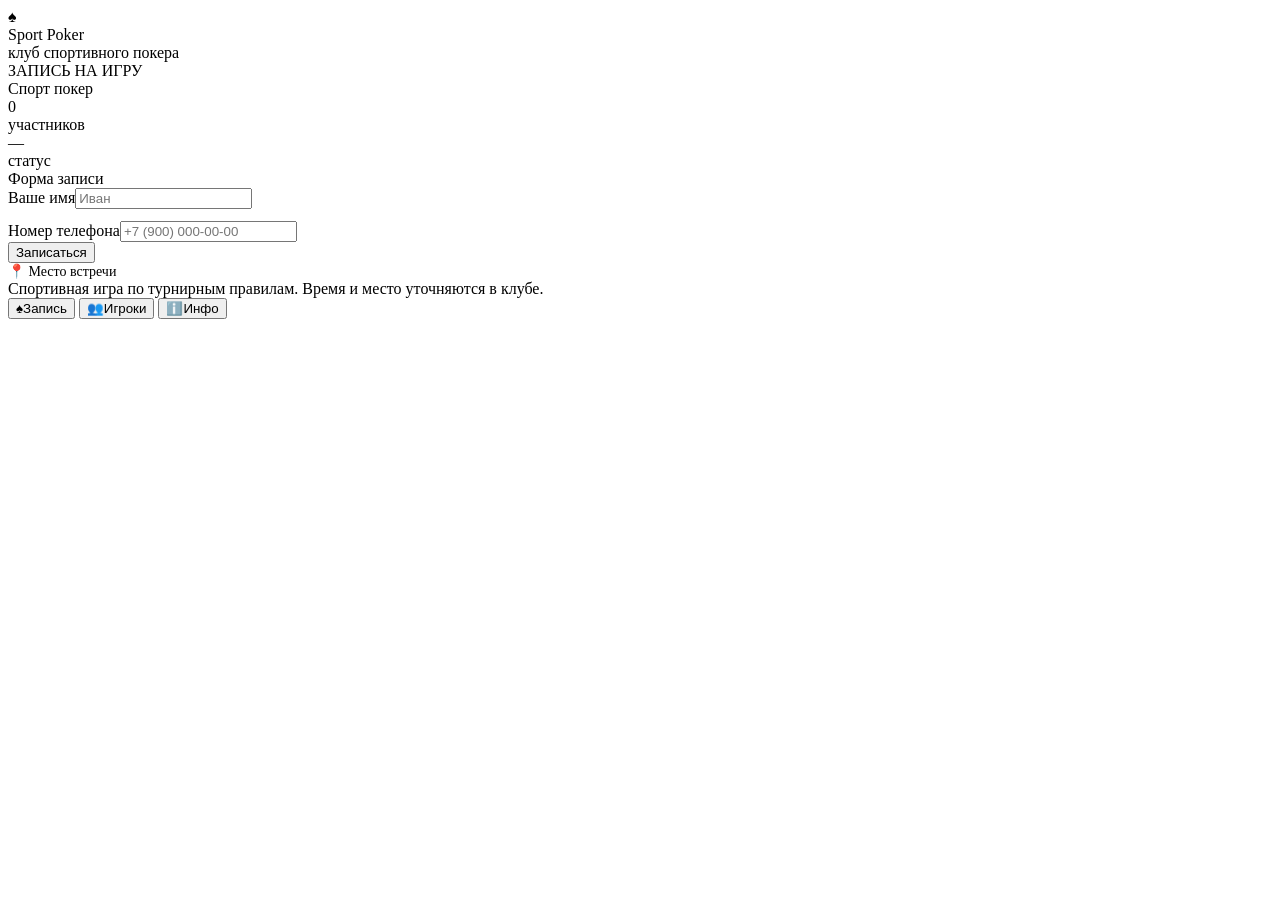
==== index.html @ c95500f0 "add index.html" ====
<!DOCTYPE html>
<html lang="ru">
<head>
<meta charset="UTF-8">
<meta name="viewport" content="width=device-width,initial-scale=1,maximum-scale=1,user-scalable=no,viewport-fit=cover">
<title>Sport Poker — запись на игру</title>
<link rel="stylesheet" href="styles.css">
</head>
<body>
<div class="app">

  <div class="tab-view" id="view-sign">
    <div class="hdr">
      <div class="crest">♠</div>
      <div class="hdr-info">
        <div class="hdr-name">Sport Poker</div>
        <div class="hdr-sub">клуб спортивного покера</div>
      </div>
    </div>

    <div class="content">
      <div class="feat-tile">
        <div class="chart"></div>
        <div class="ft-kicker">ЗАПИСЬ НА ИГРУ</div>
        <div class="ft-name" id="gameTitle">Спорт покер</div>
        <div class="ft-stats">
          <div class="ft-stat"><div class="ft-v" id="ftCount">0</div><div class="ft-l">участников</div></div>
          <div class="ft-stat"><div class="ft-v acc" id="ftStatus">—</div><div class="ft-l">статус</div></div>
        </div>
      </div>

      <div class="sec-title">Форма записи</div>

      <div class="t-tile">
        <div id="signForm">
          <div class="f-cell"><label>Ваше имя</label><input type="text" id="inName" placeholder="Иван" autocomplete="name"></div>
          <div class="f-cell" style="margin-top:12px"><label>Номер телефона</label><input type="tel" id="inPhone" placeholder="+7 (900) 000-00-00" autocomplete="tel"></div>
          <div class="tile-cta"><button class="btn btn-primary" onclick="register()">Записаться</button></div>
          <div id="formMsg"></div>
        </div>
        <div id="signDone" style="display:none">
          <div class="done-box">
            <div class="done-ico">✅</div>
            <div class="done-title">Вы записаны!</div>
            <div class="done-sub">Ваши данные сохранены. Мы свяжемся с вами перед игрой.</div>
            <div class="tile-cta"><button class="btn btn-ghost" onclick="resetForm()">Записать другого</button></div>
          </div>
        </div>
      </div>

      <div class="t-tile">
        <div class="row-title" style="font-size:14px">📍 Место встречи</div>
        <div id="gameInfo" class="info-text">Спортивная игра по турнирным правилам. Время и место уточняются в клубе.</div>
      </div>
    </div>
  </div>

  <div class="tab-view" id="view-players" style="display:none">
    <div class="hdr">
      <div class="crest">👥</div>
      <div class="hdr-info">
        <div class="hdr-name">Участники</div>
        <div class="hdr-sub"><b id="plCount">0</b>&nbsp;чел.</div>
      </div>
    </div>
    <div class="content">
      <div id="playersList" class="players-list"></div>
    </div>
  </div>

  <div class="tab-view" id="view-info" style="display:none">
    <div class="hdr">
      <div class="crest">ℹ️</div>
      <div class="hdr-info">
        <div class="hdr-name">Инфо</div>
        <div class="hdr-sub">правила и условия</div>
      </div>
    </div>
    <div class="content">
      <div class="t-tile">
        <div class="rule-item"><div class="rule-ic">♠️</div><div><b>Спорт покер</b><div class="rule-sub" id="infoRules">Игра по турнирным правилам спортивного покера. Игроки записываются заранее по имени и номеру телефона.</div></div></div>
      </div>
      <div class="t-tile">
        <div class="rule-item"><div class="rule-ic">📞</div><div><b>Связь с клубом</b><div class="rule-sub" id="infoContact">—</div></div></div>
      </div>
      <div class="t-tile">
        <div class="sec-title" style="margin:0 0 10px">Управление</div>
        <div class="f-cell"><label>Пин-код</label><input type="password" id="inPin" placeholder="••••"></div>
        <div class="tile-cta"><button class="btn btn-primary" onclick="unlockManage()">Открыть</button></div>
        <div id="manageBox" style="display:none;margin-top:14px">
          <div class="tile-cta" style="margin-top:0"><button class="btn btn-danger" onclick="openRegistration()">Запись открыта</button></div>
          <div class="tile-cta"><button class="btn btn-danger" onclick="closeRegistration()">Запись закрыта</button></div>
          <div class="tile-cta"><button class="btn btn-danger" onclick="clearPlayers()">Очистить список</button></div>
        </div>
      </div>
    </div>
  </div>

  <nav class="tabbar" id="tabbar">
    <button class="on" data-tab="0" onclick="goTab(0)"><span class="ic">♠️</span>Запись</button>
    <button data-tab="1" onclick="goTab(1)"><span class="ic">👥</span>Игроки</button>
    <button data-tab="2" onclick="goTab(2)"><span class="ic">ℹ️</span>Инфо</button>
  </nav>

</div>
<script src="app.js"></script>
</body>
</html>
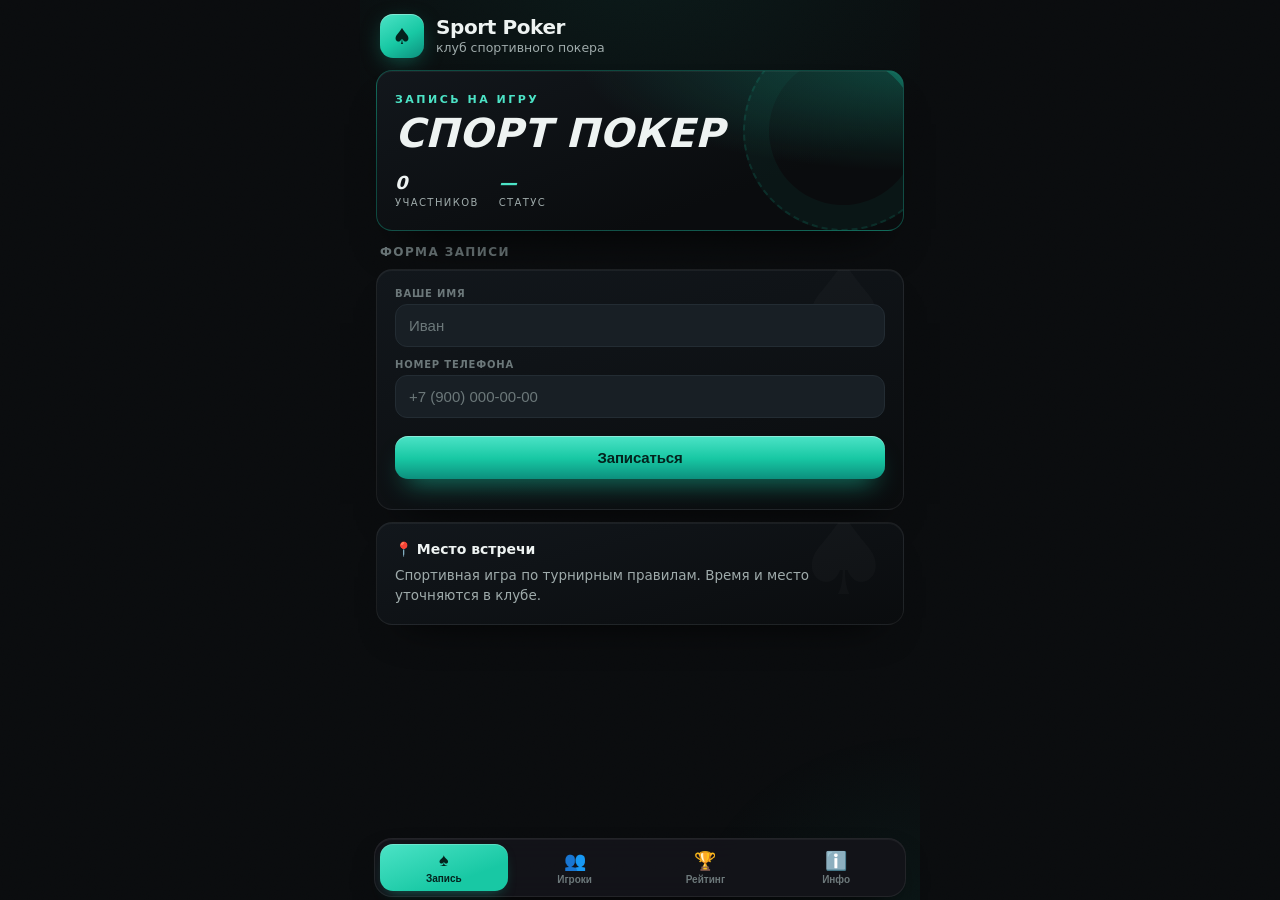
==== commit f87fb09e: "rating feature index.html" ====
--- a/index.html
+++ b/index.html
@@ -68,6 +68,22 @@
     </div>
   </div>
 
+  <div class="tab-view" id="view-rating" style="display:none">
+    <div class="hdr">
+      <div class="crest">🏆</div>
+      <div class="hdr-info">
+        <div class="hdr-name">Рейтинг</div>
+        <div class="hdr-sub">турнирная таблица</div>
+      </div>
+    </div>
+    <div class="content">
+      <div class="sec-title">Очки за место<span class="hint">(участники − место + 1) / участники × 100</span></div>
+      <div id="ratingTable"></div>
+      <div class="sec-title">Турниры</div>
+      <div id="tournamentList"></div>
+    </div>
+  </div>
+
   <div class="tab-view" id="view-info" style="display:none">
     <div class="hdr">
       <div class="crest">ℹ️</div>
@@ -83,14 +99,23 @@
       <div class="t-tile">
         <div class="rule-item"><div class="rule-ic">📞</div><div><b>Связь с клубом</b><div class="rule-sub" id="infoContact">—</div></div></div>
       </div>
-      <div class="t-tile">
+
+      <div class="t-tile is-live">
         <div class="sec-title" style="margin:0 0 10px">Управление</div>
         <div class="f-cell"><label>Пин-код</label><input type="password" id="inPin" placeholder="••••"></div>
-        <div class="tile-cta"><button class="btn btn-primary" onclick="unlockManage()">Открыть</button></div>
-        <div id="manageBox" style="display:none;margin-top:14px">
-          <div class="tile-cta" style="margin-top:0"><button class="btn btn-danger" onclick="openRegistration()">Запись открыта</button></div>
-          <div class="tile-cta"><button class="btn btn-danger" onclick="closeRegistration()">Запись закрыта</button></div>
+        <div class="tile-cta"><button class="btn btn-primary" onclick="unlockManage()">Войти</button></div>
+
+        <div id="manageBox" style="display:none;margin-top:16px">
+          <div class="tile-cta" style="margin-top:0"><button class="btn btn-ghost" onclick="openRegistration()">Открыть запись</button></div>
+          <div class="tile-cta"><button class="btn btn-ghost" onclick="closeRegistration()">Закрыть запись</button></div>
           <div class="tile-cta"><button class="btn btn-danger" onclick="clearPlayers()">Очистить список</button></div>
+
+          <div class="admin-sep">Добавить турнир</div>
+          <div class="f-cell"><label>Название турнира</label><input type="text" id="inTName" placeholder="Турнир 21.09"></div>
+          <div class="f-cell" style="margin-top:10px"><label>1 место</label><select id="inP1"></select></div>
+          <div class="f-cell" style="margin-top:10px"><label>2 место</label><select id="inP2"></select></div>
+          <div class="f-cell" style="margin-top:10px"><label>3 место</label><select id="inP3"></select></div>
+          <div class="tile-cta"><button class="btn btn-primary" onclick="addTournament()">Добавить результат</button></div>
         </div>
       </div>
     </div>
@@ -99,7 +124,8 @@
   <nav class="tabbar" id="tabbar">
     <button class="on" data-tab="0" onclick="goTab(0)"><span class="ic">♠️</span>Запись</button>
     <button data-tab="1" onclick="goTab(1)"><span class="ic">👥</span>Игроки</button>
-    <button data-tab="2" onclick="goTab(2)"><span class="ic">ℹ️</span>Инфо</button>
+    <button data-tab="2" onclick="goTab(2)"><span class="ic">🏆</span>Рейтинг</button>
+    <button data-tab="3" onclick="goTab(3)"><span class="ic">ℹ️</span>Инфо</button>
   </nav>
 
 </div>
--- a/styles.css
+++ b/styles.css
@@ -0,0 +1,86 @@
+:root{--bg:#0a0c0e;--surface:#12171c;--surface-2:#181f25;--border:#232c33;--border-2:#2f3a42;--text:#eef3f2;--muted:#9fabab;--muted-2:#6c787a;--accent:#18c8a4;--accent-soft:#4ce3c6;--accent-deep:#0c8f7d;--accent-rgb:24,200,164;--on-accent:#04221d;--green:#4ad07d;--red:#ff5a5a;--ease:cubic-bezier(.22,1,.36,1);--radius:16px}
+*{margin:0;padding:0;box-sizing:border-box;-webkit-tap-highlight-color:transparent}
+html{scroll-behavior:smooth}
+body{background:var(--bg);color:var(--text);font-family:'Inter',-apple-system,'Segoe UI',Roboto,system-ui,sans-serif;-webkit-font-smoothing:antialiased}
+body:before{content:"";position:fixed;top:0;right:0;bottom:0;left:0;z-index:0;pointer-events:none;opacity:.04;mix-blend-mode:overlay;background-image:url("data:image/svg+xml,%3Csvg xmlns='http://www.w3.org/2000/svg' width='160' height='160'%3E%3Cfilter id='n'%3E%3CfeTurbulence type='fractalNoise' baseFrequency='0.85' numOctaves='2' stitchTiles='stitch'/%3E%3C/filter%3E%3Crect width='100%25' height='100%25' filter='url(%23n)'/%3E%3C/svg%3E")}
+.app{position:relative;z-index:1;min-height:100dvh;padding-bottom:calc(80px + env(safe-area-inset-bottom));max-width:560px;margin:0 auto;background:radial-gradient(120% 52% at 50% -6%,rgba(var(--accent-rgb),.08),transparent 58%),radial-gradient(80% 40% at 100% 102%,rgba(var(--accent-rgb),.055),transparent 52%)}
+
+.hdr{padding:14px 20px 8px;display:flex;align-items:center;gap:12px}
+.crest{width:44px;height:44px;border-radius:13px;flex:0 0 auto;display:grid;place-items:center;font-size:22px;color:var(--on-accent);background:linear-gradient(150deg,var(--accent-soft),var(--accent) 55%,var(--accent-deep));box-shadow:0 6px 22px -6px rgba(var(--accent-rgb),.5),inset 0 1px #ffffff59;font-weight:900}
+.hdr-info{min-width:0}
+.hdr-name{font-size:20px;font-weight:800;letter-spacing:-.02em;line-height:1.05}
+.hdr-sub{color:var(--muted);font-size:12.5px;margin-top:2px}
+.hdr-sub b{color:var(--accent-soft);font-weight:600}
+
+.content{padding:4px 16px 0}
+.sec-title{font-size:12px;color:var(--muted-2);font-weight:700;text-transform:uppercase;letter-spacing:1.4px;margin:6px 4px 10px}
+
+.t-tile{position:relative;overflow:hidden;background:linear-gradient(165deg,var(--surface),var(--bg));border:1px solid rgba(255,255,255,.07);border-radius:var(--radius);padding:18px;margin-bottom:12px;box-shadow:0 24px 44px -30px #000,inset 0 1px #ffffff0d}
+.t-tile>*{position:relative;z-index:1}
+.t-tile:after{content:"♠";position:absolute;right:10px;top:-22px;font-size:110px;z-index:0;color:#ffffff06;line-height:1;pointer-events:none}
+.t-tile.is-live{border-color:rgba(var(--accent-rgb),.45)}
+
+.chart{position:absolute;right:-40px;top:-40px;width:200px;height:200px;border-radius:50%;border:26px solid rgba(var(--accent-rgb),.06);border-right-color:rgba(var(--accent-rgb),.28);transform:rotate(-20deg)}
+.chart:before{content:"";position:absolute;inset:-26px;border-radius:50%;border:2px dashed rgba(var(--accent-rgb),.14)}
+
+.f-cell label{display:block;font-size:10px;color:var(--muted-2);font-weight:700;text-transform:uppercase;letter-spacing:.8px;margin-bottom:5px}
+.f-cell input,.f-cell select{width:100%;padding:12px 13px;border-radius:12px;border:1px solid var(--border);background:var(--surface-2);color:var(--text);font-size:15px;font-weight:600;outline:none;transition:.15s var(--ease);appearance:none;-webkit-appearance:none}
+.f-cell input:focus{border-color:var(--accent)}
+.f-cell input::placeholder{color:var(--muted-2);font-weight:400}
+
+.feat-tile{position:relative;overflow:hidden;border-radius:var(--radius);padding:22px 18px;margin-bottom:14px;background:radial-gradient(120% 120% at 106% -4%,rgba(var(--accent-rgb),.3),transparent 56%),linear-gradient(160deg,var(--surface),var(--bg) 72%);border:1px solid rgba(var(--accent-rgb),.32);box-shadow:0 26px 50px -28px #000,inset 0 1px #ffffff0d}
+.feat-tile>*:not(.chart){position:relative;z-index:1}
+.ft-kicker{color:var(--accent-soft);font-size:11px;font-weight:800;letter-spacing:2.5px}
+.ft-name{font-size:clamp(30px,9vw,40px);line-height:.95;font-weight:900;font-style:italic;letter-spacing:.5px;text-transform:uppercase;margin:8px 0 0;max-width:80%;overflow-wrap:anywhere}
+.ft-stats{display:flex;gap:20px;margin-top:22px;flex-wrap:wrap}
+.ft-stat .ft-v{font-size:18px;font-weight:800;font-style:italic;letter-spacing:-.02em;line-height:1}
+.ft-stat .ft-v.acc{color:var(--accent-soft)}
+.ft-stat .ft-l{color:var(--muted);font-size:10px;letter-spacing:1.4px;margin-top:5px;text-transform:uppercase}
+.tile-cta{margin-top:18px}
+
+.btn{display:inline-flex;align-items:center;justify-content:center;gap:7px;width:100%;padding:13px 16px;border-radius:13px;border:none;font-size:15px;font-weight:700;cursor:pointer;letter-spacing:-.01em;transition:transform .12s var(--ease),filter .15s var(--ease)}
+.btn:active{transform:scale(.975)}
+.btn-primary{color:var(--on-accent);background:linear-gradient(180deg,var(--accent-soft),var(--accent) 52%,var(--accent-deep));box-shadow:0 14px 26px -12px rgba(var(--accent-rgb),.7),inset 0 1px #ffffff59}
+.btn-primary:hover{filter:brightness(1.05)}
+.btn-ghost{color:var(--muted);background:var(--surface-2);border:1px solid var(--border)}
+.btn-ghost:hover{color:var(--text)}
+.btn-danger{color:#fff;background:linear-gradient(180deg,#ff7a6b,#ff5a5a);box-shadow:0 14px 26px -12px rgba(255,90,90,.5),inset 0 1px #ffffff38}
+
+#formMsg{margin-top:12px;font-size:13px;line-height:1.4}
+#formMsg.ok{color:var(--green)}
+#formMsg.err{color:var(--red)}
+#formMsg.load{color:var(--muted)}
+
+.done-box{text-align:center;padding:10px 4px}
+.done-ico{font-size:42px;margin-bottom:10px}
+.done-title{font-size:20px;font-weight:800;letter-spacing:-.02em}
+.done-sub{color:var(--muted);font-size:13.5px;margin-top:8px;line-height:1.45}
+
+.info-text{color:var(--muted);font-size:13.5px;margin-top:8px;line-height:1.5}
+.row-title{font-weight:700;font-size:14px;color:var(--text)}
+
+.players-list{display:flex;flex-direction:column;gap:8px}
+.p-row{display:flex;align-items:center;gap:12px;background:linear-gradient(165deg,var(--surface),var(--bg));border:1px solid rgba(255,255,255,.07);border-radius:14px;padding:12px 14px;box-shadow:0 18px 34px -24px #000}
+.p-rank{width:36px;height:36px;border-radius:11px;flex:0 0 auto;display:grid;place-items:center;font-weight:900;font-style:italic;font-size:15px;background:linear-gradient(150deg,var(--surface-2),#0d1013);color:var(--accent-soft);border:1px solid var(--border)}
+.p-main{flex:1;min-width:0}
+.p-name{font-weight:700;font-size:15px;white-space:nowrap;overflow:hidden;text-overflow:ellipsis}
+.p-phone{color:var(--muted);font-size:13px;margin-top:2px;font-variant-numeric:tabular-nums}
+.p-time{color:var(--muted-2);font-size:11px;margin-top:2px}
+.p-del{background:none;border:none;color:var(--muted-2);font-size:18px;cursor:pointer;padding:6px;flex:0 0 auto;transition:.15s}
+.p-del:hover{color:var(--red)}
+
+.rule-item{display:flex;gap:12px;align-items:flex-start}
+.rule-ic{font-size:24px;flex:0 0 auto;width:42px;height:42px;border-radius:12px;display:grid;place-items:center;background:var(--surface-2);border:1px solid var(--border)}
+.rule-sub{color:var(--muted);font-size:13px;line-height:1.5;margin-top:4px}
+
+.empty{text-align:center;padding:46px 20px;color:var(--muted);background:linear-gradient(165deg,var(--surface),var(--bg));border:1px solid rgba(255,255,255,.07);border-radius:var(--radius)}
+.empty-ic{font-size:42px;margin-bottom:10px}
+.empty-t{font-weight:700;font-size:16px;color:var(--text)}
+.empty-s{font-size:13px;color:var(--muted-2);margin-top:6px;line-height:1.5}
+
+.tabbar{position:fixed;bottom:calc(3px + env(safe-area-inset-bottom));left:14px;right:14px;max-width:532px;margin:0 auto;z-index:50;display:flex;gap:3px;padding:5px;background:rgba(20,20,26,.92);backdrop-filter:blur(22px) saturate(1.5);-webkit-backdrop-filter:blur(22px) saturate(1.5);border:1px solid rgba(255,255,255,.07);border-radius:18px;box-shadow:0 14px 34px -16px #000,inset 0 1px #ffffff0d}
+.tabbar button{flex:1;background:none;border:none;color:var(--muted-2);font-size:10px;font-weight:600;display:flex;flex-direction:column;align-items:center;gap:2px;cursor:pointer;padding:6px 0;border-radius:13px;transition:.2s var(--ease)}
+.tabbar button .ic{font-size:18px}
+.tabbar button.on{color:var(--on-accent);background:linear-gradient(160deg,var(--accent-soft),var(--accent) 70%);box-shadow:0 6px 14px -7px rgba(var(--accent-rgb),.55),inset 0 1px #ffffff38}
+.tab-view{animation:tabIn .28s var(--ease) both}
+@keyframes tabIn{0%{opacity:0;transform:translateY(7px)}to{opacity:1;transform:none}}
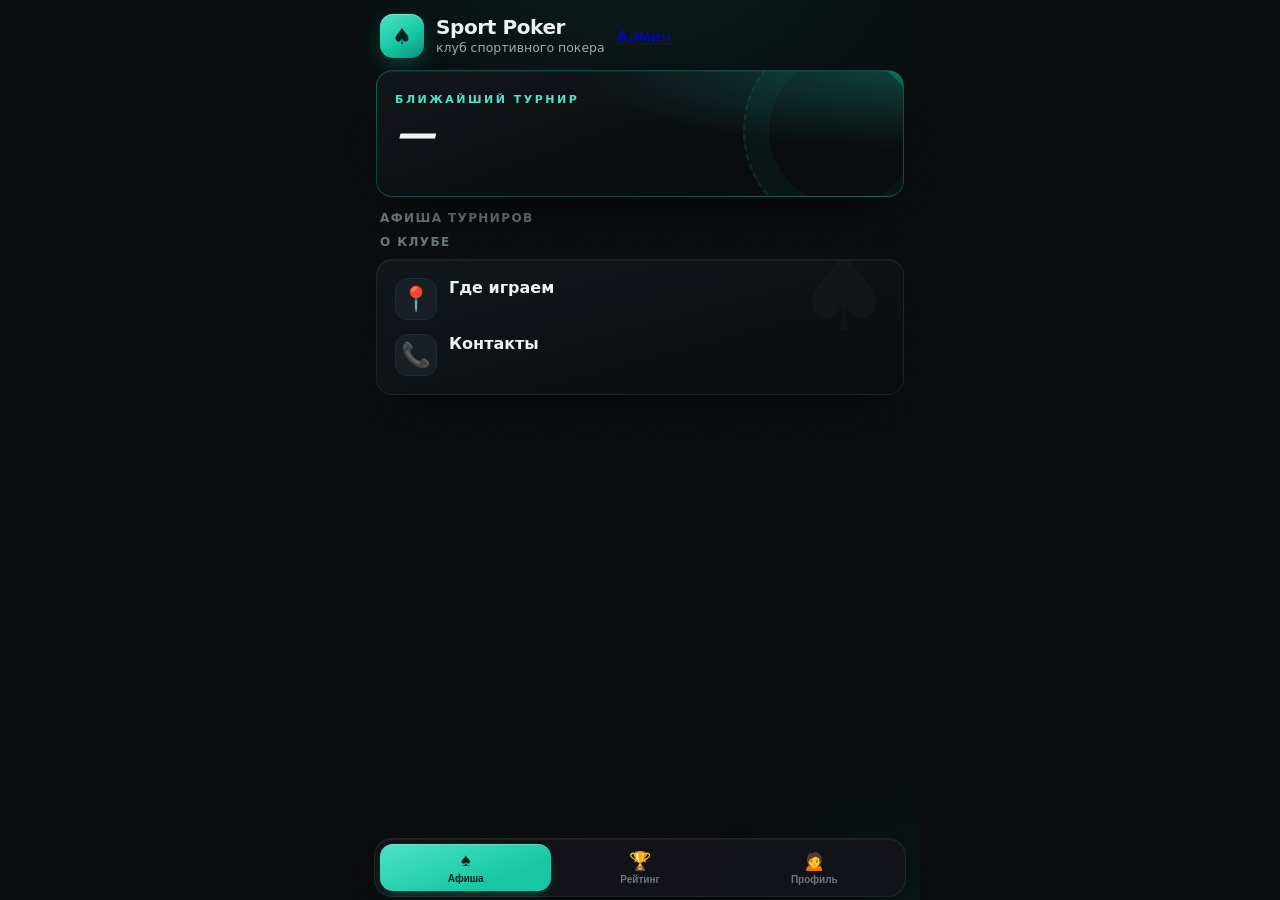
==== commit d13cbf2f: "upgrade index.html" ====
--- a/index.html
+++ b/index.html
@@ -3,68 +3,38 @@
 <head>
 <meta charset="UTF-8">
 <meta name="viewport" content="width=device-width,initial-scale=1,maximum-scale=1,user-scalable=no,viewport-fit=cover">
-<title>Sport Poker — запись на игру</title>
+<title>Sport Poker — клуб</title>
 <link rel="stylesheet" href="styles.css">
 </head>
 <body>
 <div class="app">
 
-  <div class="tab-view" id="view-sign">
+  <div class="tab-view" id="view-fixture">
     <div class="hdr">
       <div class="crest">♠</div>
       <div class="hdr-info">
-        <div class="hdr-name">Sport Poker</div>
-        <div class="hdr-sub">клуб спортивного покера</div>
+        <div class="hdr-name" id="clubName">Sport Poker</div>
+        <div class="hdr-sub" id="clubSub">клуб спортивного покера</div>
       </div>
+      <div class="hdr-actions"><a class="mini-link" href="admin.html" rel="noopener">Админ</a></div>
     </div>
 
     <div class="content">
-      <div class="feat-tile">
+      <div class="feat-tile" id="featTile">
         <div class="chart"></div>
-        <div class="ft-kicker">ЗАПИСЬ НА ИГРУ</div>
-        <div class="ft-name" id="gameTitle">Спорт покер</div>
-        <div class="ft-stats">
-          <div class="ft-stat"><div class="ft-v" id="ftCount">0</div><div class="ft-l">участников</div></div>
-          <div class="ft-stat"><div class="ft-v acc" id="ftStatus">—</div><div class="ft-l">статус</div></div>
-        </div>
+        <div class="ft-kicker" id="featKick">БЛИЖАЙШИЙ ТУРНИР</div>
+        <div class="ft-name" id="featName">—</div>
+        <div class="ft-stats" id="featStats"></div>
       </div>
 
-      <div class="sec-title">Форма записи</div>
+      <div class="sec-title">Афиша турниров</div>
+      <div id="fixtureList"></div>
 
+      <div class="sec-title">О клубе</div>
       <div class="t-tile">
-        <div id="signForm">
-          <div class="f-cell"><label>Ваше имя</label><input type="text" id="inName" placeholder="Иван" autocomplete="name"></div>
-          <div class="f-cell" style="margin-top:12px"><label>Номер телефона</label><input type="tel" id="inPhone" placeholder="+7 (900) 000-00-00" autocomplete="tel"></div>
-          <div class="tile-cta"><button class="btn btn-primary" onclick="register()">Записаться</button></div>
-          <div id="formMsg"></div>
-        </div>
-        <div id="signDone" style="display:none">
-          <div class="done-box">
-            <div class="done-ico">✅</div>
-            <div class="done-title">Вы записаны!</div>
-            <div class="done-sub">Ваши данные сохранены. Мы свяжемся с вами перед игрой.</div>
-            <div class="tile-cta"><button class="btn btn-ghost" onclick="resetForm()">Записать другого</button></div>
-          </div>
-        </div>
+        <div class="rule-item"><div class="rule-ic">📍</div><div><b>Где играем</b><div class="rule-sub" id="clubInfo"></div></div></div>
+        <div class="rule-item" style="margin-top:14px"><div class="rule-ic">📞</div><div><b>Контакты</b><div class="rule-sub" id="clubContact"></div></div></div>
       </div>
-
-      <div class="t-tile">
-        <div class="row-title" style="font-size:14px">📍 Место встречи</div>
-        <div id="gameInfo" class="info-text">Спортивная игра по турнирным правилам. Время и место уточняются в клубе.</div>
-      </div>
-    </div>
-  </div>
-
-  <div class="tab-view" id="view-players" style="display:none">
-    <div class="hdr">
-      <div class="crest">👥</div>
-      <div class="hdr-info">
-        <div class="hdr-name">Участники</div>
-        <div class="hdr-sub"><b id="plCount">0</b>&nbsp;чел.</div>
-      </div>
-    </div>
-    <div class="content">
-      <div id="playersList" class="players-list"></div>
     </div>
   </div>
 
@@ -77,58 +47,32 @@
       </div>
     </div>
     <div class="content">
-      <div class="sec-title">Очки за место<span class="hint">(участники − место + 1) / участники × 100</span></div>
+      <div class="sec-title">Очки за место<span class="hint">1-е = 100 · считается по формуле (участники − место + 1) / участники × 100</span></div>
       <div id="ratingTable"></div>
       <div class="sec-title">Турниры</div>
-      <div id="tournamentList"></div>
+      <div id="tournamentList" class="tourn-wrap"></div>
     </div>
   </div>
 
-  <div class="tab-view" id="view-info" style="display:none">
+  <div class="tab-view" id="view-profile" style="display:none">
     <div class="hdr">
-      <div class="crest">ℹ️</div>
+      <div class="crest">🙍</div>
       <div class="hdr-info">
-        <div class="hdr-name">Инфо</div>
-        <div class="hdr-sub">правила и условия</div>
+        <div class="hdr-name">Мой профиль</div>
+        <div class="hdr-sub">вход по номеру телефона</div>
       </div>
     </div>
-    <div class="content">
-      <div class="t-tile">
-        <div class="rule-item"><div class="rule-ic">♠️</div><div><b>Спорт покер</b><div class="rule-sub" id="infoRules">Игра по турнирным правилам спортивного покера. Игроки записываются заранее по имени и номеру телефона.</div></div></div>
-      </div>
-      <div class="t-tile">
-        <div class="rule-item"><div class="rule-ic">📞</div><div><b>Связь с клубом</b><div class="rule-sub" id="infoContact">—</div></div></div>
-      </div>
-
-      <div class="t-tile is-live">
-        <div class="sec-title" style="margin:0 0 10px">Управление</div>
-        <div class="f-cell"><label>Пин-код</label><input type="password" id="inPin" placeholder="••••"></div>
-        <div class="tile-cta"><button class="btn btn-primary" onclick="unlockManage()">Войти</button></div>
-
-        <div id="manageBox" style="display:none;margin-top:16px">
-          <div class="tile-cta" style="margin-top:0"><button class="btn btn-ghost" onclick="openRegistration()">Открыть запись</button></div>
-          <div class="tile-cta"><button class="btn btn-ghost" onclick="closeRegistration()">Закрыть запись</button></div>
-          <div class="tile-cta"><button class="btn btn-danger" onclick="clearPlayers()">Очистить список</button></div>
-
-          <div class="admin-sep">Добавить турнир</div>
-          <div class="f-cell"><label>Название турнира</label><input type="text" id="inTName" placeholder="Турнир 21.09"></div>
-          <div class="f-cell" style="margin-top:10px"><label>1 место</label><select id="inP1"></select></div>
-          <div class="f-cell" style="margin-top:10px"><label>2 место</label><select id="inP2"></select></div>
-          <div class="f-cell" style="margin-top:10px"><label>3 место</label><select id="inP3"></select></div>
-          <div class="tile-cta"><button class="btn btn-primary" onclick="addTournament()">Добавить результат</button></div>
-        </div>
-      </div>
-    </div>
+    <div class="content" id="profileBody"></div>
   </div>
 
   <nav class="tabbar" id="tabbar">
-    <button class="on" data-tab="0" onclick="goTab(0)"><span class="ic">♠️</span>Запись</button>
-    <button data-tab="1" onclick="goTab(1)"><span class="ic">👥</span>Игроки</button>
-    <button data-tab="2" onclick="goTab(2)"><span class="ic">🏆</span>Рейтинг</button>
-    <button data-tab="3" onclick="goTab(3)"><span class="ic">ℹ️</span>Инфо</button>
+    <button class="on" data-tab="0" onclick="goTab(0)"><span class="ic">♠️</span>Афиша</button>
+    <button data-tab="1" onclick="goTab(1)"><span class="ic">🏆</span>Рейтинг</button>
+    <button data-tab="2" onclick="goTab(2)"><span class="ic">🙍</span>Профиль</button>
   </nav>
 
 </div>
+<script src="db.js"></script>
 <script src="app.js"></script>
 </body>
 </html>
--- a/styles.css
+++ b/styles.css
@@ -14,6 +14,7 @@
 
 .content{padding:4px 16px 0}
 .sec-title{font-size:12px;color:var(--muted-2);font-weight:700;text-transform:uppercase;letter-spacing:1.4px;margin:6px 4px 10px}
+.sec-title .hint{display:block;color:var(--muted-2);font-size:10px;font-weight:600;text-transform:none;letter-spacing:.3px;margin-top:4px}
 
 .t-tile{position:relative;overflow:hidden;background:linear-gradient(165deg,var(--surface),var(--bg));border:1px solid rgba(255,255,255,.07);border-radius:var(--radius);padding:18px;margin-bottom:12px;box-shadow:0 24px 44px -30px #000,inset 0 1px #ffffff0d}
 .t-tile>*{position:relative;z-index:1}
@@ -24,7 +25,8 @@
 .chart:before{content:"";position:absolute;inset:-26px;border-radius:50%;border:2px dashed rgba(var(--accent-rgb),.14)}
 
 .f-cell label{display:block;font-size:10px;color:var(--muted-2);font-weight:700;text-transform:uppercase;letter-spacing:.8px;margin-bottom:5px}
-.f-cell input,.f-cell select{width:100%;padding:12px 13px;border-radius:12px;border:1px solid var(--border);background:var(--surface-2);color:var(--text);font-size:15px;font-weight:600;outline:none;transition:.15s var(--ease);appearance:none;-webkit-appearance:none}
+.f-cell input,.f-cell select{width:100%;padding:12px 13px;border-radius:12px;border:1px solid var(--border);background:var(--surface-2);color:var(--text);font-size:15px;font-weight:600;outline:none;transition:.15s var(--ease);appearance:none;-webkit-appearance:none;background-image:url("data:image/svg+xml,%3Csvg xmlns='http://www.w3.org/2000/svg' width='12' height='8'%3E%3Cpath d='M1 1l5 5 5-5' stroke='%236c787a' stroke-width='2' fill='none' stroke-linecap='round'/%3E%3C/svg%3E");background-repeat:no-repeat;background-position:right 14px center}
+.f-cell select::-ms-expand{display:none}
 .f-cell input:focus{border-color:var(--accent)}
 .f-cell input::placeholder{color:var(--muted-2);font-weight:400}
 
@@ -73,6 +75,34 @@
 .rule-ic{font-size:24px;flex:0 0 auto;width:42px;height:42px;border-radius:12px;display:grid;place-items:center;background:var(--surface-2);border:1px solid var(--border)}
 .rule-sub{color:var(--muted);font-size:13px;line-height:1.5;margin-top:4px}
 
+.admin-sep{font-size:11px;color:var(--accent-soft);font-weight:800;text-transform:uppercase;letter-spacing:1.2px;margin:18px 0 12px;padding-bottom:4px;border-bottom:1px solid rgba(var(--accent-rgb),.2)}
+
+.rating-row{display:flex;align-items:center;gap:12px;background:linear-gradient(165deg,var(--surface),var(--bg));border:1px solid rgba(255,255,255,.07);border-radius:14px;padding:12px 14px;margin-bottom:8px;box-shadow:0 18px 34px -24px #000}
+.rating-row.top1{border-color:#ffd24a55;background:radial-gradient(130% 130% at 108% -10%,rgba(255,210,74,.14),transparent 60%),linear-gradient(165deg,var(--surface),var(--bg))}
+.rating-row.top2{border-color:#cfd6dd33}
+.rating-row.top3{border-color:#d08a4a44}
+.rat-rank{width:36px;height:36px;border-radius:11px;flex:0 0 auto;display:grid;place-items:center;font-weight:900;font-style:italic;font-size:15px;background:var(--surface-2);border:1px solid var(--border);color:var(--muted)}
+.rating-row.top1 .rat-rank{background:linear-gradient(150deg,#ffe28a,#ffc93b);border:none;color:#3a2a00;box-shadow:0 6px 16px -8px rgba(255,200,60,.6)}
+.rating-row.top2 .rat-rank{background:linear-gradient(150deg,#e8edf2,#aeb8c2);border:none;color:#27303a}
+.rating-row.top3 .rat-rank{background:linear-gradient(150deg,#f0b983,#c67a3d);border:none;color:#3a2410}
+.rat-main{flex:1;min-width:0}
+.rat-name{font-weight:700;font-size:15px;white-space:nowrap;overflow:hidden;text-overflow:ellipsis}
+.rat-sub{color:var(--muted-2);font-size:12px;margin-top:2px}
+.rat-pts{font-weight:800;font-size:17px;color:var(--accent-soft);font-variant-numeric:tabular-nums;letter-spacing:-.02em}
+
+.tourn-row{background:linear-gradient(165deg,var(--surface),var(--bg));border:1px solid rgba(255,255,255,.07);border-radius:14px;padding:14px;margin-bottom:10px}
+.tourn-head{display:flex;align-items:center;gap:8px;margin-bottom:10px}
+.tourn-name{font-weight:700;font-size:14px;flex:1;min-width:0}
+.tourn-parts{color:var(--muted-2);font-size:12px;font-variant-numeric:tabular-nums}
+.tourn-place{display:flex;align-items:center;gap:10px;padding:7px 0;border-bottom:1px solid rgba(255,255,255,.04)}
+.tourn-place:last-of-type{border:none}
+.tp-pos{font-weight:800;font-style:italic;color:var(--muted-2);width:20px}
+.tp-name{flex:1;font-size:13px;color:var(--muted)}
+.tp-pts{font-size:13px;font-weight:700;color:var(--accent-soft);font-variant-numeric:tabular-nums}
+.tourn-del{background:none;border:none;color:var(--muted-2);font-size:15px;cursor:pointer;padding:6px;flex:0 0 auto;transition:.15s}
+.tourn-del:hover{color:var(--red)}
+.tourn-empty{text-align:center;padding:26px 16px;color:var(--muted);font-size:13px}
+
 .empty{text-align:center;padding:46px 20px;color:var(--muted);background:linear-gradient(165deg,var(--surface),var(--bg));border:1px solid rgba(255,255,255,.07);border-radius:var(--radius)}
 .empty-ic{font-size:42px;margin-bottom:10px}
 .empty-t{font-weight:700;font-size:16px;color:var(--text)}
